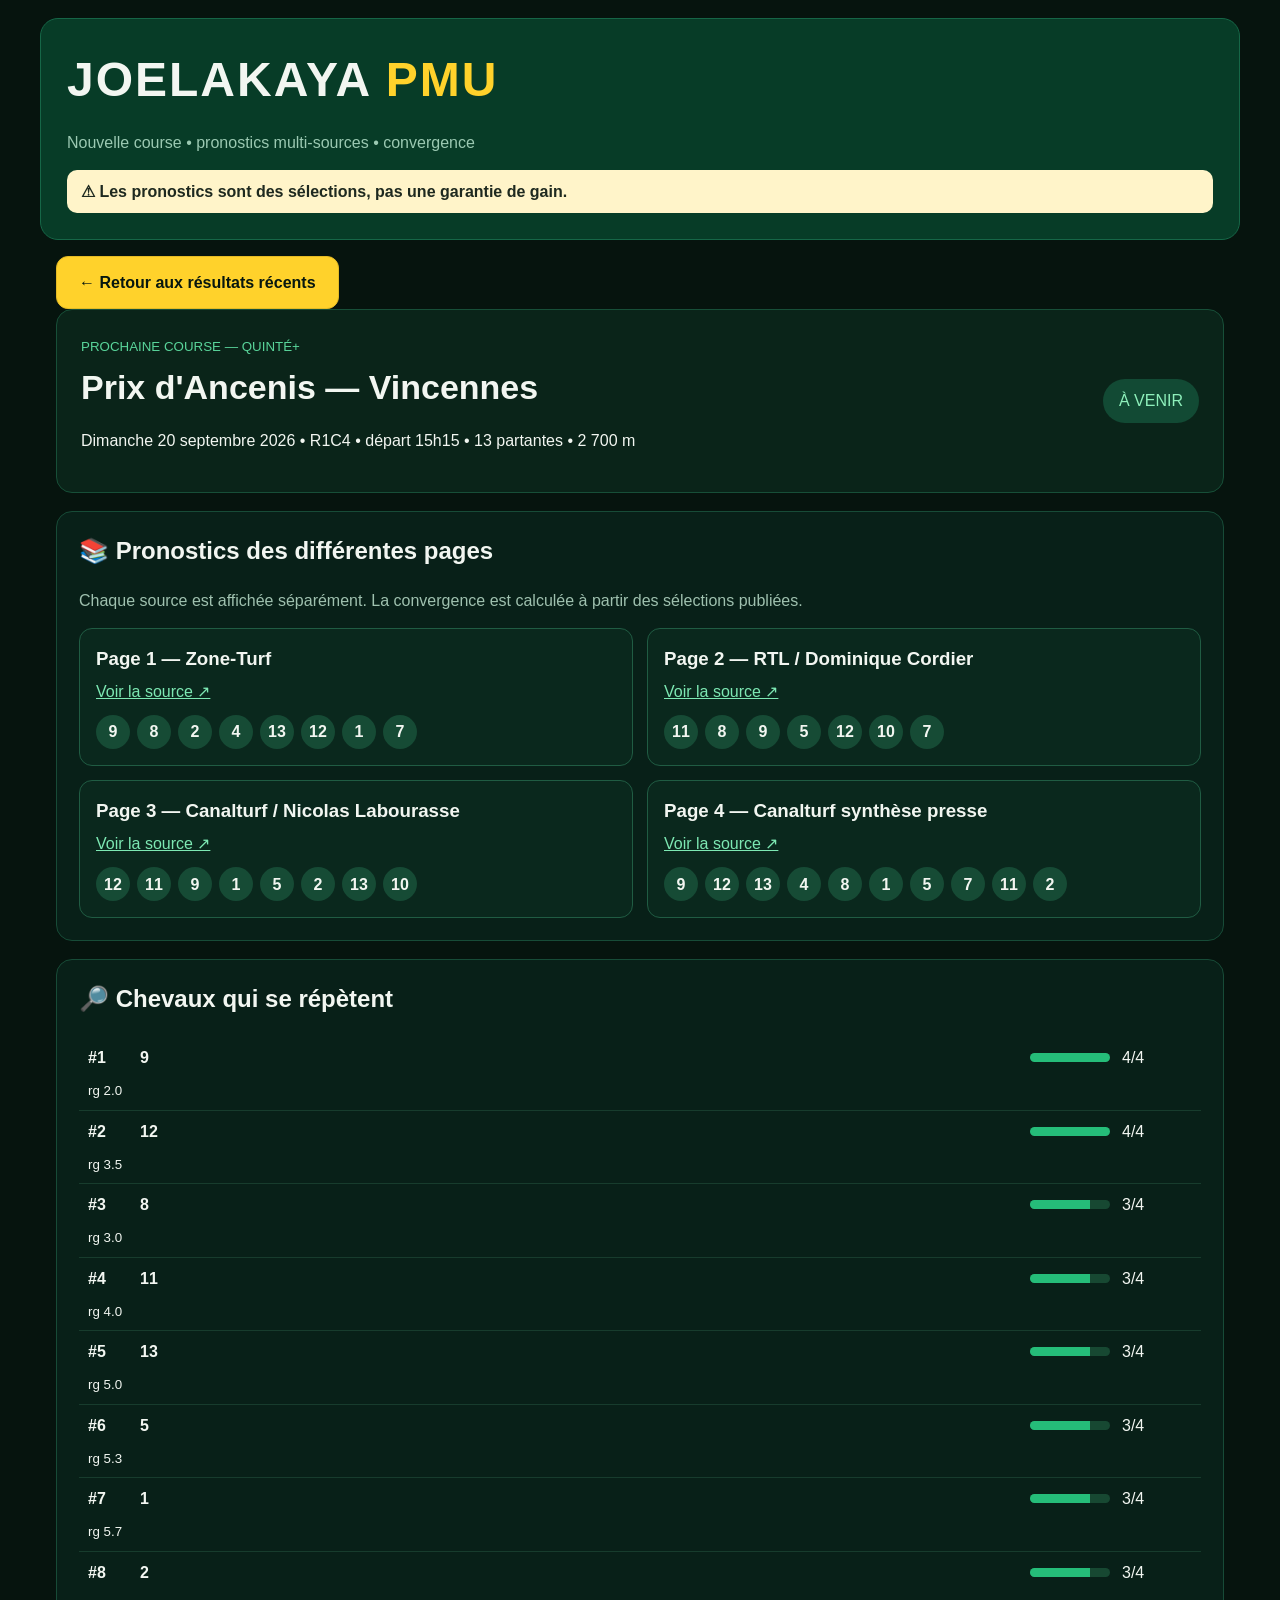
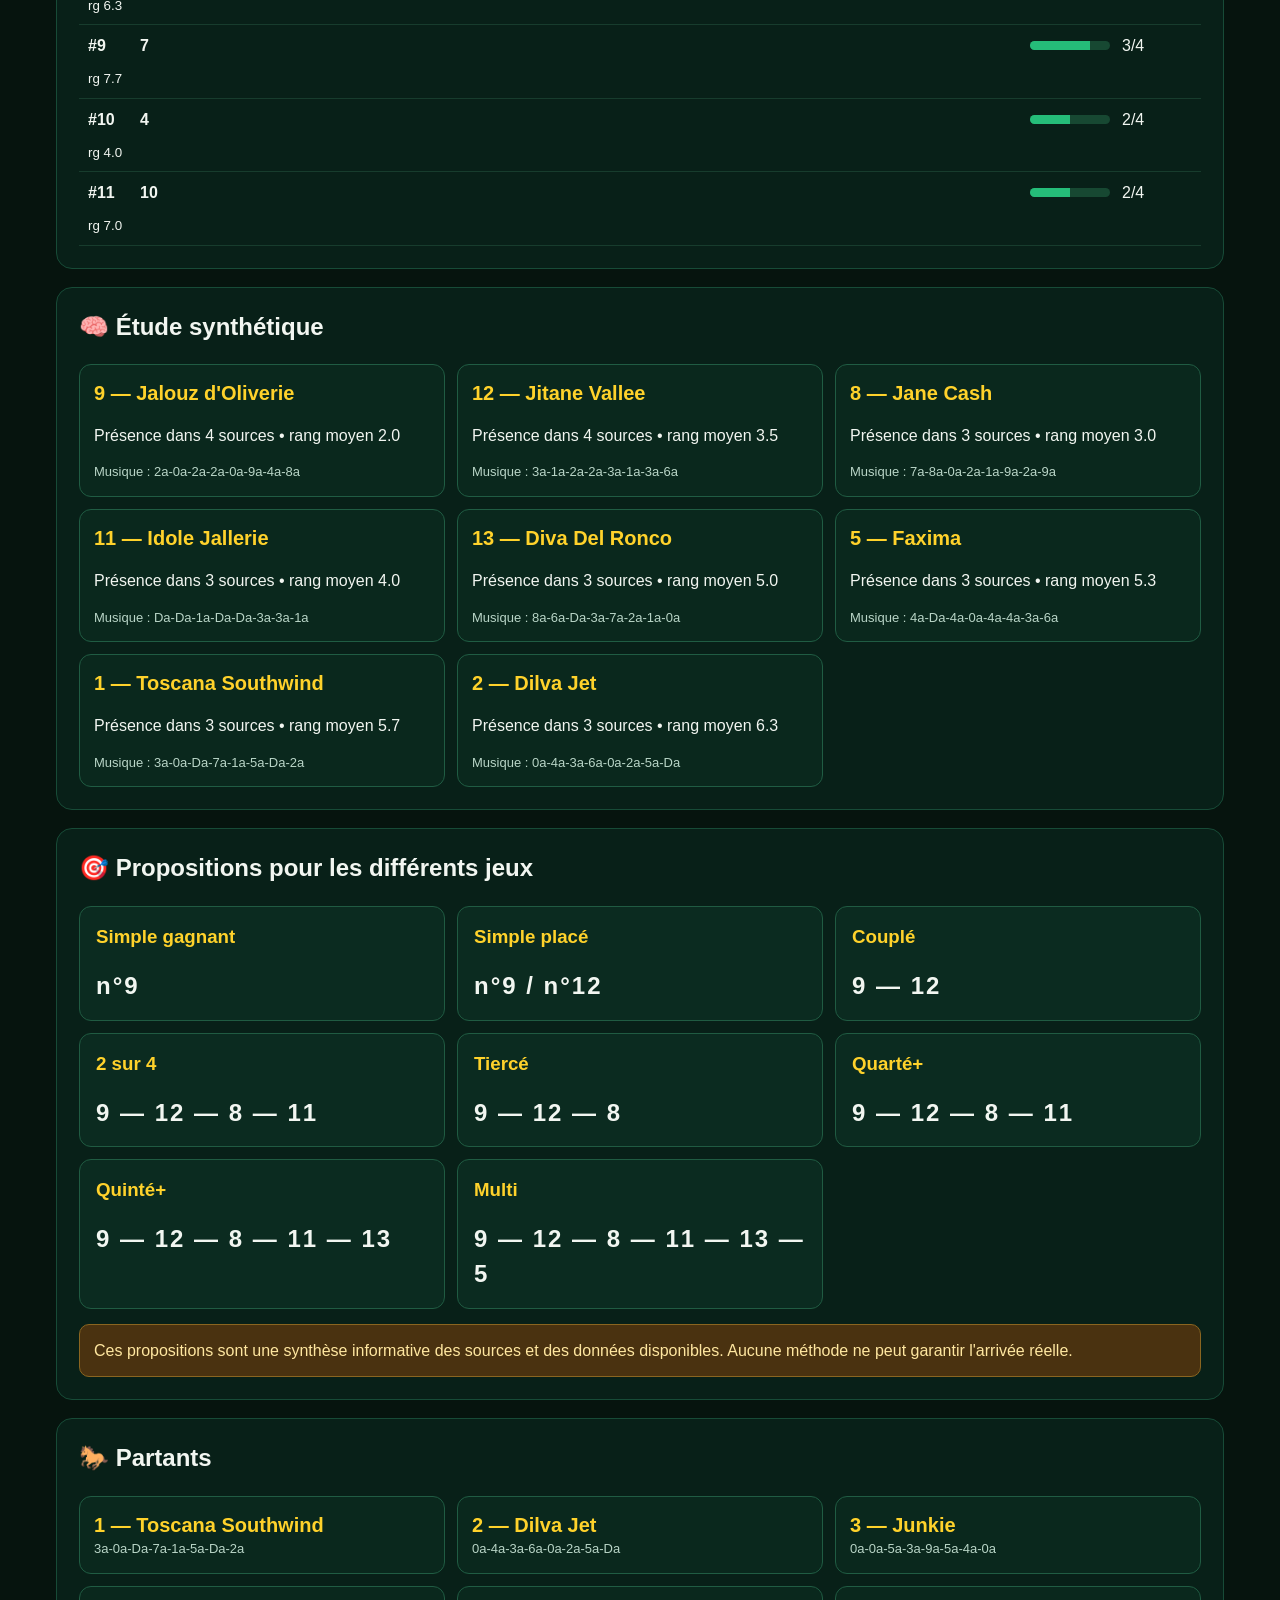
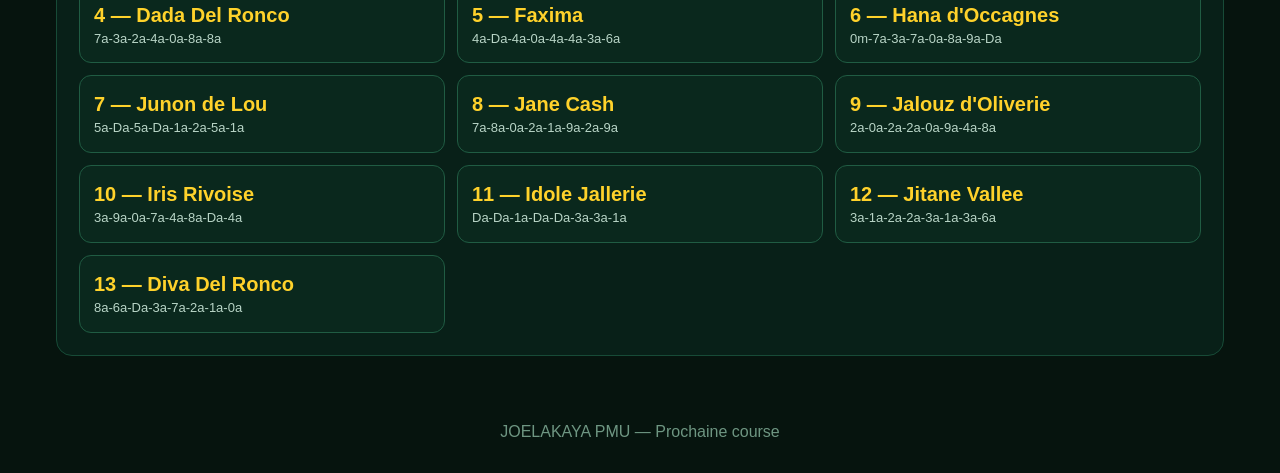
==== prochaine-course.html @ 847722ad "Add files via upload" ====
<!doctype html><html lang="fr"><head><meta charset="utf-8"><meta name="viewport" content="width=device-width,initial-scale=1"><title>JOELAKAYA PMU — Prochaine course</title><link rel="stylesheet" href="style.css"></head><body>
<header><div class="brand">JOELAKAYA <span>PMU</span></div><p>Nouvelle course • pronostics multi-sources • convergence</p><div class="notice">⚠ Les pronostics sont des sélections, pas une garantie de gain.</div></header>
<main>
<div class="back"><a class="next-race-btn" href="index.html">← Retour aux résultats récents</a></div>
<section class="race-head"><div><small>PROCHAINE COURSE — QUINTÉ+</small><h1>Prix d'Ancenis — Vincennes</h1><p>Dimanche 20 septembre 2026 • R1C4 • départ 15h15 • 13 partantes • 2 700 m</p></div><div class="status">À VENIR</div></section>
<section><h2>📚 Pronostics des différentes pages</h2><p class="sub">Chaque source est affichée séparément. La convergence est calculée à partir des sélections publiées.</p><div id="sources" class="grid"></div></section>
<section><h2>🔎 Chevaux qui se répètent</h2><div id="consensus"></div></section>
<section><h2>🧠 Étude synthétique</h2><div id="horses" class="horse-grid"></div></section>
<section><h2>🎯 Propositions pour les différents jeux</h2><div id="bets" class="bets"></div><div class="warning">Ces propositions sont une synthèse informative des sources et des données disponibles. Aucune méthode ne peut garantir l'arrivée réelle.</div></section>
<section><h2>🐎 Partants</h2><div id="partants" class="horse-grid"></div></section>
</main><footer>JOELAKAYA PMU — Prochaine course</footer>
<script>
async function go(){
 const d=await (await fetch('data/prochaine-course.json')).json();
 const c={}; const r={};
 d.sources.forEach(s=>s.pronostic.forEach((n,i)=>{c[n]=(c[n]||0)+1;r[n]=(r[n]||0)+i+1}));
 const order=Object.keys(c).map(Number).sort((a,b)=>c[b]-c[a] || r[a]-r[b]);
 document.getElementById('sources').innerHTML=d.sources.map(s=>'<article class="source"><h3>'+s.page+'</h3><a href="'+s.url+'" target="_blank" rel="noopener">Voir la source ↗</a><div class="numbers">'+s.pronostic.map((n,i)=>'<span class="num">'+n+'</span>').join('')+'</div></article>').join('');
 document.getElementById('consensus').innerHTML=order.map((n,i)=>'<div class="consensus-row"><b>#'+(i+1)+'</b><strong>'+n+'</strong><div class="bar"><i style="width:'+c[n]/d.sources.length*100+'%"></i></div><span>'+c[n]+'/'+d.sources.length+'</span><small>rg '+(r[n]/c[n]).toFixed(1)+'</small></div>').join('');
 const p=order.slice(0,8);
 document.getElementById('horses').innerHTML=p.map(n=>{const x=d.partants.find(q=>q[0]===n);return '<article class="horse"><strong>'+n+' — '+(x?x[1]:'')+'</strong><p>Présence dans '+c[n]+' sources • rang moyen '+(r[n]/c[n]).toFixed(1)+'</p><div class="factor">Musique : '+(x?x[2]:'')+'</div></article>'}).join('');
 document.getElementById('bets').innerHTML=[
 ['Simple gagnant','n°'+p[0]],['Simple placé','n°'+p[0]+' / n°'+p[1]],['Couplé',p.slice(0,2).join(' — ')],
 ['2 sur 4',p.slice(0,4).join(' — ')],['Tiercé',p.slice(0,3).join(' — ')],['Quarté+',p.slice(0,4).join(' — ')],
 ['Quinté+',p.slice(0,5).join(' — ')],['Multi',p.slice(0,6).join(' — ')]
 ].map(x=>'<article class="bet"><h3>'+x[0]+'</h3><div class="ticket">'+x[1]+'</div></article>').join('');
 document.getElementById('partants').innerHTML=d.partants.map(x=>'<article class="horse"><strong>'+x[0]+' — '+x[1]+'</strong><div class="factor">'+x[2]+'</div></article>').join('');
}
go();
</script></body></html>
---- style.css ----
*{box-sizing:border-box}body{margin:0;background:#06140e;color:#f2f6f1;font-family:Arial,Helvetica,sans-serif;line-height:1.45}
header,main,footer{max-width:1200px;margin:auto}header{margin-top:18px;background:#073c27;border:1px solid #166647;border-radius:18px;padding:26px}
.brand{font-size:48px;font-weight:900;letter-spacing:2px}.brand span{color:#ffd22b}header p{color:#9bc9b2}.notice{background:#fff4c9;color:#1e291f;padding:10px 14px;border-radius:10px;font-weight:700}
main{padding:16px}.race-head{display:flex;justify-content:space-between;gap:20px;background:#0a2419;border:1px solid #174f38;border-radius:16px;padding:24px;margin:0 0 18px}.race-head h1{font-size:34px;margin:6px 0}.race-head small{color:#59d49a}.status{align-self:center;background:#124a34;border-radius:999px;padding:10px 16px;color:#8ef0bb}
section{background:#082018;border:1px solid #174b37;border-radius:16px;padding:22px;margin:18px 0}h2{margin-top:0}.sub{color:#9fc1af}
.grid{display:grid;grid-template-columns:repeat(2,1fr);gap:14px}.source{border:1px solid #205c43;border-radius:13px;padding:16px;background:#0a281d}.source h3{margin:0 0 8px}.source a{color:#7de8b3}.numbers{display:flex;flex-wrap:wrap;gap:7px;margin-top:12px}.num{background:#164b35;border-radius:50%;width:34px;height:34px;display:grid;place-items:center;font-weight:900}.rank{background:#ffd22b;color:#122017;border-radius:7px;padding:2px 6px;font-size:11px}
.consensus-wrap{display:grid;grid-template-columns:2fr 1fr;gap:18px}.consensus-row{display:grid;grid-template-columns:40px 1fr 80px 70px;align-items:center;gap:12px;border-bottom:1px solid #173c2d;padding:9px}.bar{height:9px;background:#174832;border-radius:10px;overflow:hidden}.bar i{display:block;height:100%;background:#25bd79}.method{background:#0b2b20;border:1px solid #205b42;border-radius:13px;padding:16px;color:#b9d5c7}
.horse-grid{display:grid;grid-template-columns:repeat(3,1fr);gap:12px}.horse{background:#0a281d;border:1px solid #205c43;border-radius:12px;padding:14px}.horse strong{font-size:20px;color:#ffd22b}.horse .factor{color:#b9d5c7;font-size:13px}.bets{display:grid;grid-template-columns:repeat(3,1fr);gap:12px}.bet{background:#0b2b20;border:1px solid #205b42;border-radius:12px;padding:16px}.bet h3{color:#ffd22b;margin-top:0}.ticket{font-size:24px;font-weight:900;letter-spacing:2px}.warning{margin-top:15px;padding:14px;background:#4a3210;border:1px solid #8a6520;border-radius:10px;color:#ffe7a0}
.result{display:flex;gap:8px;flex-wrap:wrap}.real{background:#19a968!important}.result .num{background:#123f2e}.muted{color:#94b5a5}footer{text-align:center;padding:30px;color:#6e9682}
@media(max-width:800px){.grid,.horse-grid,.bets,.consensus-wrap{grid-template-columns:1fr}.brand{font-size:34px}.race-head{flex-direction:column}.consensus-row{grid-template-columns:35px 1fr 65px 55px}}

.next-race-button-wrap{text-align:center;margin:16px 0}
.next-race-btn{display:inline-block;background:#ffd22b;color:#07170f;text-decoration:none;font-weight:900;padding:14px 22px;border-radius:12px;border:1px solid #e4bb25}
.next-race-btn:hover{filter:brightness(1.05)}
.hypo-gain{font-size:20px;color:#ffd22b}
#hypo-gains{background:#09251a}
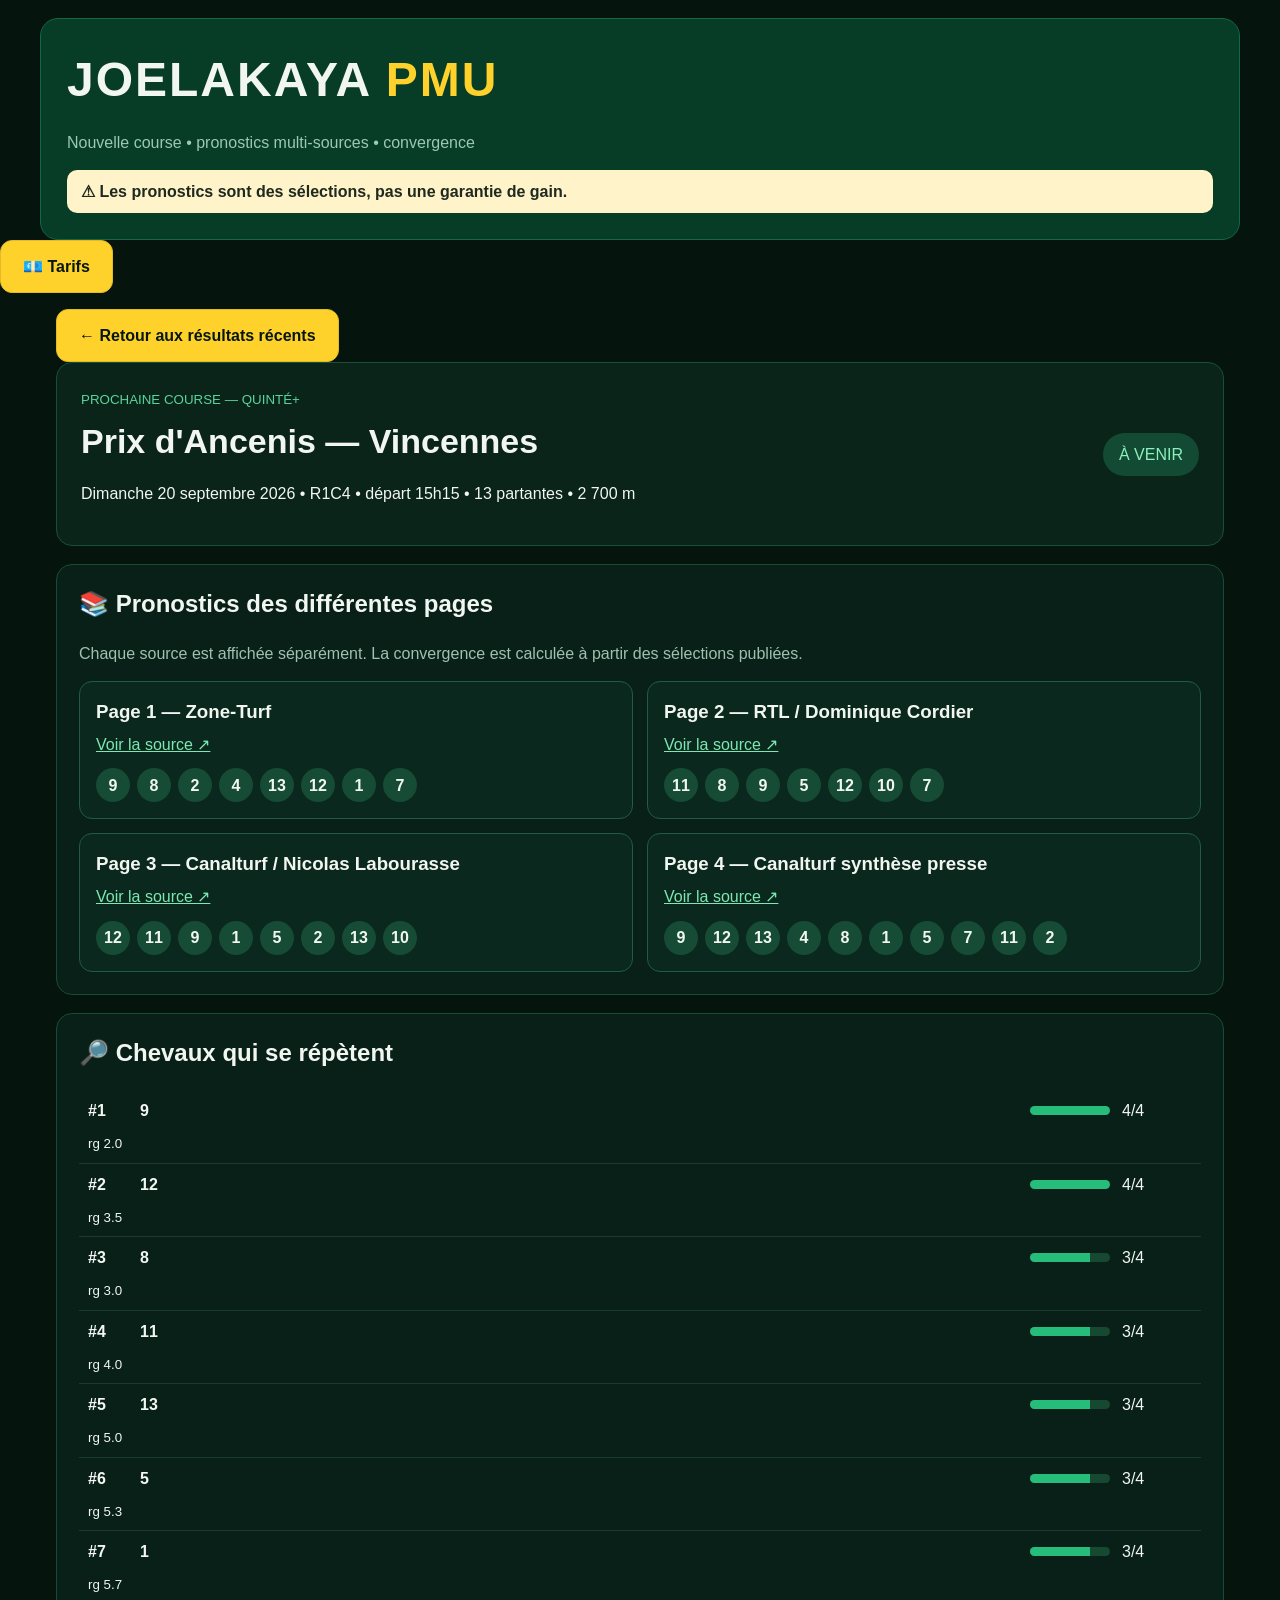
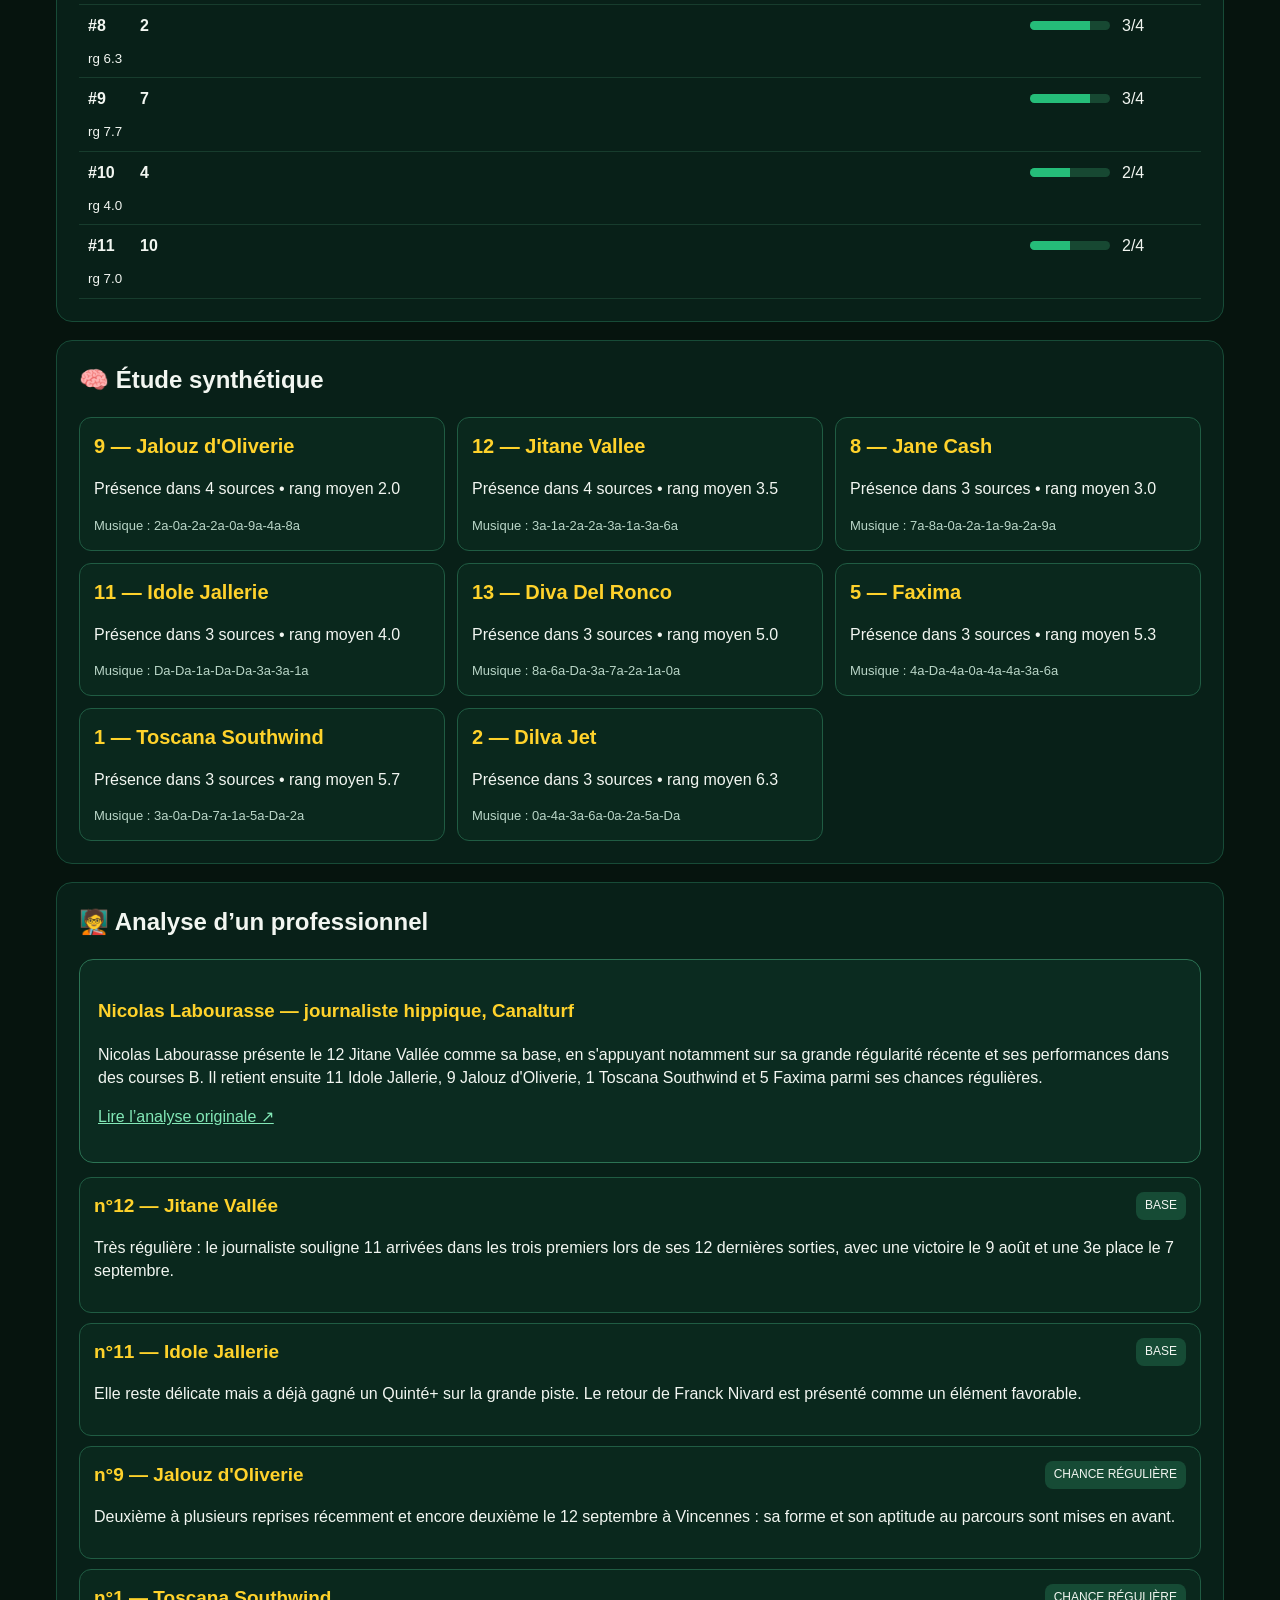
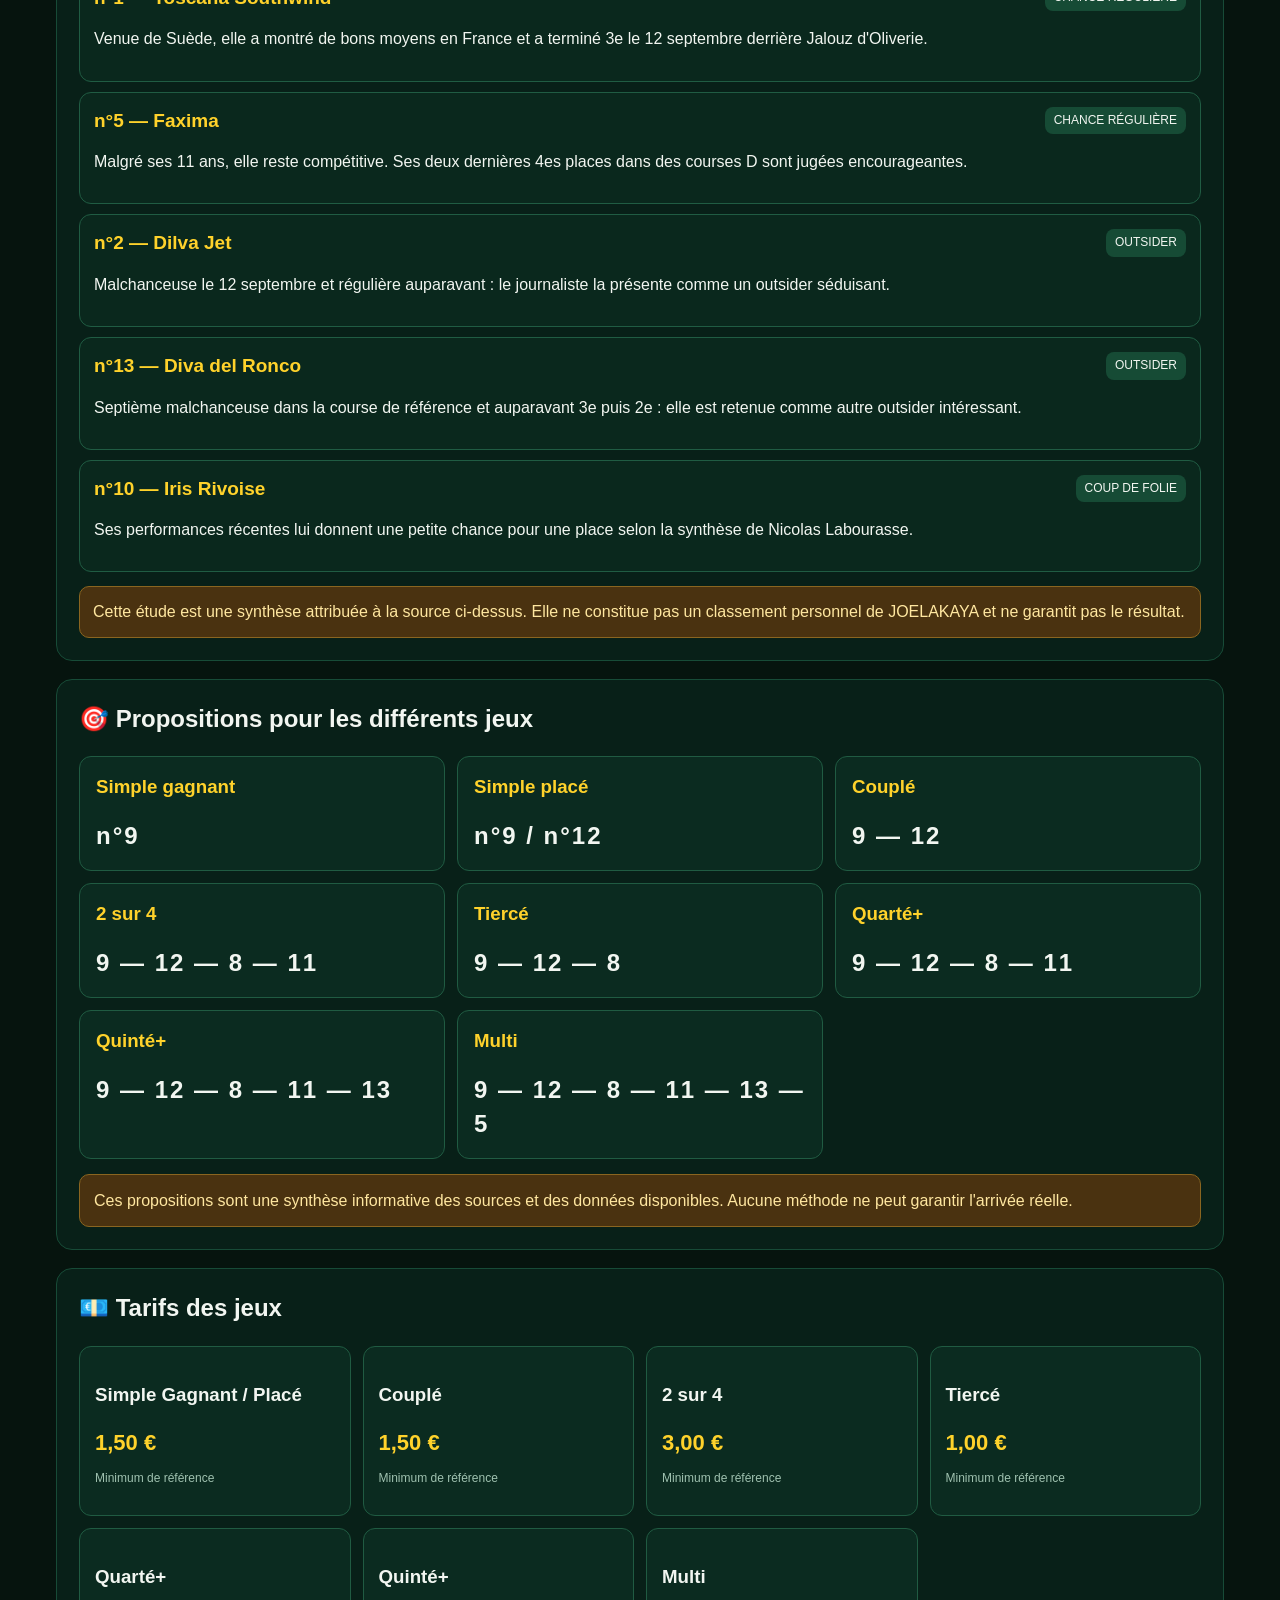
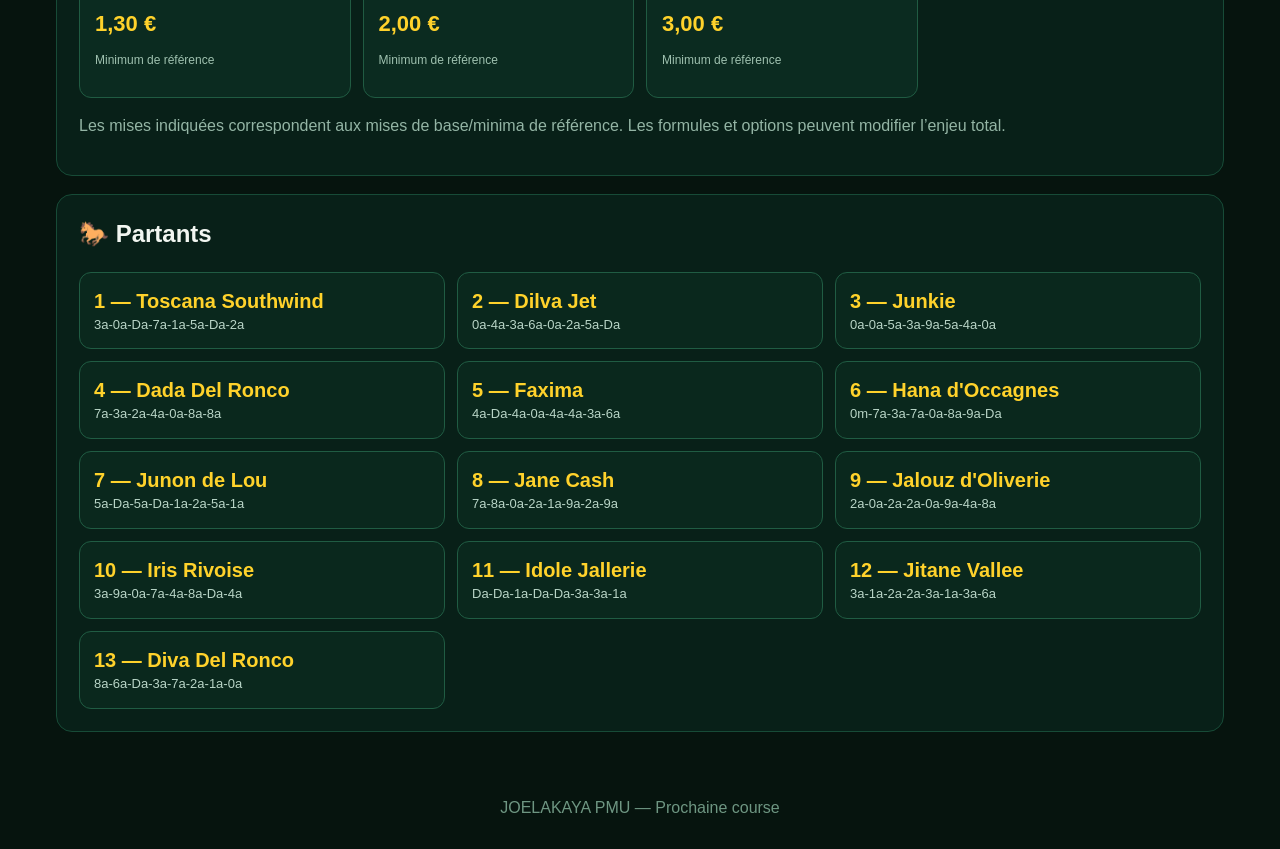
==== commit dffe9a97: "Add files via upload" ====
--- a/prochaine-course.html
+++ b/prochaine-course.html
@@ -1,13 +1,13 @@
 <!doctype html><html lang="fr"><head><meta charset="utf-8"><meta name="viewport" content="width=device-width,initial-scale=1"><title>JOELAKAYA PMU — Prochaine course</title><link rel="stylesheet" href="style.css"></head><body>
 <header><div class="brand">JOELAKAYA <span>PMU</span></div><p>Nouvelle course • pronostics multi-sources • convergence</p><div class="notice">⚠ Les pronostics sont des sélections, pas une garantie de gain.</div></header>
-<main>
+<div class="top-links"><a class="next-race-btn" href="#tarifs">💶 Tarifs</a></div><main>
 <div class="back"><a class="next-race-btn" href="index.html">← Retour aux résultats récents</a></div>
 <section class="race-head"><div><small>PROCHAINE COURSE — QUINTÉ+</small><h1>Prix d'Ancenis — Vincennes</h1><p>Dimanche 20 septembre 2026 • R1C4 • départ 15h15 • 13 partantes • 2 700 m</p></div><div class="status">À VENIR</div></section>
 <section><h2>📚 Pronostics des différentes pages</h2><p class="sub">Chaque source est affichée séparément. La convergence est calculée à partir des sélections publiées.</p><div id="sources" class="grid"></div></section>
 <section><h2>🔎 Chevaux qui se répètent</h2><div id="consensus"></div></section>
 <section><h2>🧠 Étude synthétique</h2><div id="horses" class="horse-grid"></div></section>
-<section><h2>🎯 Propositions pour les différents jeux</h2><div id="bets" class="bets"></div><div class="warning">Ces propositions sont une synthèse informative des sources et des données disponibles. Aucune méthode ne peut garantir l'arrivée réelle.</div></section>
-<section><h2>🐎 Partants</h2><div id="partants" class="horse-grid"></div></section>
+<section id="pro-study"><h2>🧑‍🏫 Analyse d’un professionnel</h2><div class="pro-card"><h3>Nicolas Labourasse — journaliste hippique, Canalturf</h3><p>Nicolas Labourasse présente le 12 Jitane Vallée comme sa base, en s&#x27;appuyant notamment sur sa grande régularité récente et ses performances dans des courses B. Il retient ensuite 11 Idole Jallerie, 9 Jalouz d&#x27;Oliverie, 1 Toscana Southwind et 5 Faxima parmi ses chances régulières.</p><p><a href="https://www.canalturf.com/pronostics-PMU/2026-09-20/paris-vincennes/418331_prix-d-ancenis.html" target="_blank" rel="noopener">Lire l’analyse originale ↗</a></p></div><article class="pro-horse"><div class="pro-head"><strong>n°12 — Jitane Vallée</strong><span>BASE</span></div><p>Très régulière : le journaliste souligne 11 arrivées dans les trois premiers lors de ses 12 dernières sorties, avec une victoire le 9 août et une 3e place le 7 septembre.</p></article><article class="pro-horse"><div class="pro-head"><strong>n°11 — Idole Jallerie</strong><span>BASE</span></div><p>Elle reste délicate mais a déjà gagné un Quinté+ sur la grande piste. Le retour de Franck Nivard est présenté comme un élément favorable.</p></article><article class="pro-horse"><div class="pro-head"><strong>n°9 — Jalouz d&#x27;Oliverie</strong><span>CHANCE RÉGULIÈRE</span></div><p>Deuxième à plusieurs reprises récemment et encore deuxième le 12 septembre à Vincennes : sa forme et son aptitude au parcours sont mises en avant.</p></article><article class="pro-horse"><div class="pro-head"><strong>n°1 — Toscana Southwind</strong><span>CHANCE RÉGULIÈRE</span></div><p>Venue de Suède, elle a montré de bons moyens en France et a terminé 3e le 12 septembre derrière Jalouz d&#x27;Oliverie.</p></article><article class="pro-horse"><div class="pro-head"><strong>n°5 — Faxima</strong><span>CHANCE RÉGULIÈRE</span></div><p>Malgré ses 11 ans, elle reste compétitive. Ses deux dernières 4es places dans des courses D sont jugées encourageantes.</p></article><article class="pro-horse"><div class="pro-head"><strong>n°2 — Dilva Jet</strong><span>OUTSIDER</span></div><p>Malchanceuse le 12 septembre et régulière auparavant : le journaliste la présente comme un outsider séduisant.</p></article><article class="pro-horse"><div class="pro-head"><strong>n°13 — Diva del Ronco</strong><span>OUTSIDER</span></div><p>Septième malchanceuse dans la course de référence et auparavant 3e puis 2e : elle est retenue comme autre outsider intéressant.</p></article><article class="pro-horse"><div class="pro-head"><strong>n°10 — Iris Rivoise</strong><span>COUP DE FOLIE</span></div><p>Ses performances récentes lui donnent une petite chance pour une place selon la synthèse de Nicolas Labourasse.</p></article><div class="pro-warning">Cette étude est une synthèse attribuée à la source ci-dessus. Elle ne constitue pas un classement personnel de JOELAKAYA et ne garantit pas le résultat.</div></section><section><h2>🎯 Propositions pour les différents jeux</h2><div id="bets" class="bets"></div><div class="warning">Ces propositions sont une synthèse informative des sources et des données disponibles. Aucune méthode ne peut garantir l'arrivée réelle.</div></section>
+<section id="tarifs"><h2>💶 Tarifs des jeux</h2><div class="tariff-grid"><article class="tariff"><h3>Simple Gagnant / Placé</h3><strong>1,50 €</strong><p>Minimum de référence</p></article><article class="tariff"><h3>Couplé</h3><strong>1,50 €</strong><p>Minimum de référence</p></article><article class="tariff"><h3>2 sur 4</h3><strong>3,00 €</strong><p>Minimum de référence</p></article><article class="tariff"><h3>Tiercé</h3><strong>1,00 €</strong><p>Minimum de référence</p></article><article class="tariff"><h3>Quarté+</h3><strong>1,30 €</strong><p>Minimum de référence</p></article><article class="tariff"><h3>Quinté+</h3><strong>2,00 €</strong><p>Minimum de référence</p></article><article class="tariff"><h3>Multi</h3><strong>3,00 €</strong><p>Minimum de référence</p></article></div><p class="muted">Les mises indiquées correspondent aux mises de base/minima de référence. Les formules et options peuvent modifier l’enjeu total.</p></section><section><h2>🐎 Partants</h2><div id="partants" class="horse-grid"></div></section>
 </main><footer>JOELAKAYA PMU — Prochaine course</footer>
 <script>
 async function go(){
--- a/style.css
+++ b/style.css
@@ -15,3 +15,13 @@
 .next-race-btn:hover{filter:brightness(1.05)}
 .hypo-gain{font-size:20px;color:#ffd22b}
 #hypo-gains{background:#09251a}
+
+.tariff-grid{display:grid;grid-template-columns:repeat(4,1fr);gap:12px}
+.tariff{background:#0b2b20;border:1px solid #205b42;border-radius:12px;padding:15px}
+.tariff strong{font-size:22px;color:#ffd22b}.tariff p{color:#9fc1af;font-size:12px}
+.pro-card{background:#0b2b20;border:1px solid #2c7354;border-radius:14px;padding:18px;margin-bottom:14px}
+.pro-card h3{color:#ffd22b}.pro-card a{color:#83e8b7}
+.pro-horse{background:#0a281d;border:1px solid #205c43;border-radius:12px;padding:14px;margin:10px 0}
+.pro-head{display:flex;justify-content:space-between;gap:10px}.pro-head strong{color:#ffd22b;font-size:19px}.pro-head span{background:#164b35;padding:5px 9px;border-radius:8px;font-size:12px}
+.pro-warning{margin-top:14px;background:#4a3210;border:1px solid #8a6520;border-radius:10px;padding:13px;color:#ffe7a0}
+@media(max-width:800px){.tariff-grid{grid-template-columns:repeat(2,1fr)}.pro-head{flex-direction:column}}
